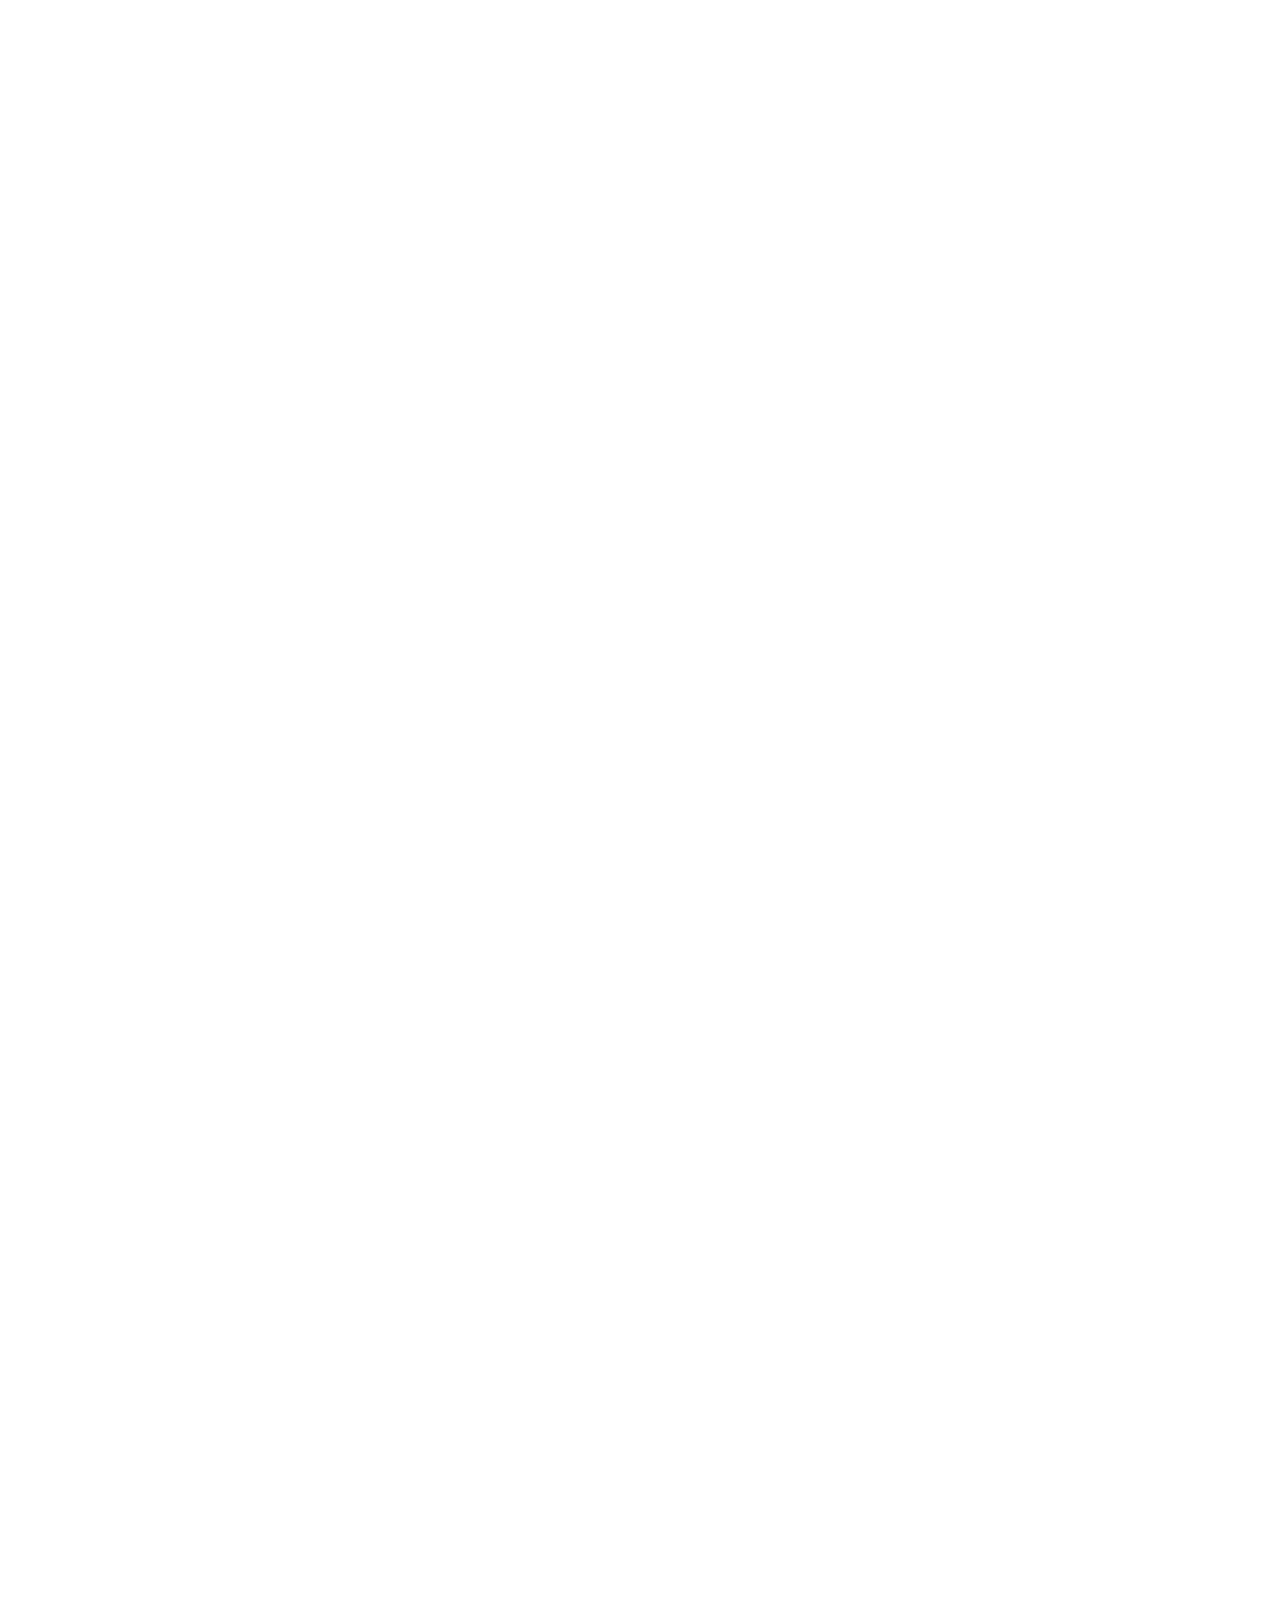
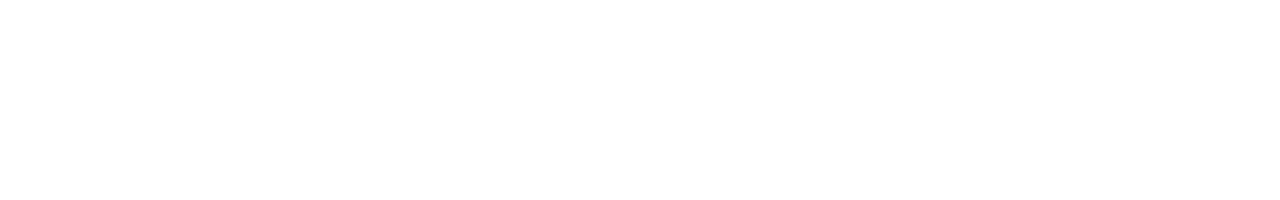
==== about.html @ 78796408 "ver2.0" ====
<!-- <!doctype html> -->
<html lang="zh-TW">

<head>
  <!-- Required meta tags -->
  <meta charset="utf-8">
  <meta name="viewport" content="width=device-width, initial-scale=1, shrink-to-fit=no">

  <!-- Bootstrap CSS -->
  <link rel="stylesheet" href="https://maxcdn.bootstrapcdn.com/bootstrap/4.0.0/css/bootstrap.min.css" integrity="sha384-Gn5384xqQ1aoWXA+058RXPxPg6fy4IWvTNh0E263XmFcJlSAwiGgFAW/dAiS6JXm"
    crossorigin="anonymous">

  <title>關於慈青</title>

  <style>
    body {
      margin: 0;
    }

    #about {
      width: 100%;
      height: 200vh;
      background-color: #fff;
      position: relative;
    }

    .bg {
      width: calc(100% - 20px);
      height: calc(100% - 40px);
      background-image: url(desighdraft/theme/img/bg.jpg);
      background-size: cover;
      background-position: center;
      padding: 10px 20px;
    }

    .theme-01 {
      width: 80%;
      height: 40%;
      background-color: #fff;
      position: absolute;
      top: 50vh;
      left: 50%;
      transform: translate(-50%, -50%);
    }

    .theme-01 .pic {
      width: 100%;
      height: 100%;
      background-image: url(desighdraft/theme/img/theme-01.jpg);
      background-size: contain;
      background-repeat: no-repeat;
      background-position: center;
    }
    .theme-02 {
      width: 80%;
      height: 40%;
      background-color: #fff;
      position: absolute;
      top: 150vh;
      left: 50%;
      transform: translate(-50%, -50%);
    }
    .theme-02 .pic {
      width: 100%;
      height: 100%;
      background-image: url(desighdraft/theme/img/theme-02.jpg);
      background-size: contain;
      background-repeat: no-repeat;
      background-position: center;
    }
  </style>



</head>

<body>
  <div id="about" class="about">
    <div class="theme-01">
      <div class="bg">
        <div class="pic"></div>
      </div>
    </div>
    <div class="theme-02">
      <div class="bg">
        <div class="pic"></div>
      </div>
    </div>
  </div>

  <!-- Optional JavaScript -->
  <!-- jQuery first, then Popper.js, then Bootstrap JS -->
  <script src="https://ajax.googleapis.com/ajax/libs/jquery/3.3.1/jquery.min.js"></script>
  <script src="https://cdnjs.cloudflare.com/ajax/libs/popper.js/1.12.9/umd/popper.min.js" integrity="sha384-ApNbgh9B+Y1QKtv3Rn7W3mgPxhU9K/ScQsAP7hUibX39j7fakFPskvXusvfa0b4Q"
    crossorigin="anonymous"></script>
  <script src="https://maxcdn.bootstrapcdn.com/bootstrap/4.0.0/js/bootstrap.min.js" integrity="sha384-JZR6Spejh4U02d8jOt6vLEHfe/JQGiRRSQQxSfFWpi1MquVdAyjUar5+76PVCmYl"
    crossorigin="anonymous"></script>
</body>

</html>
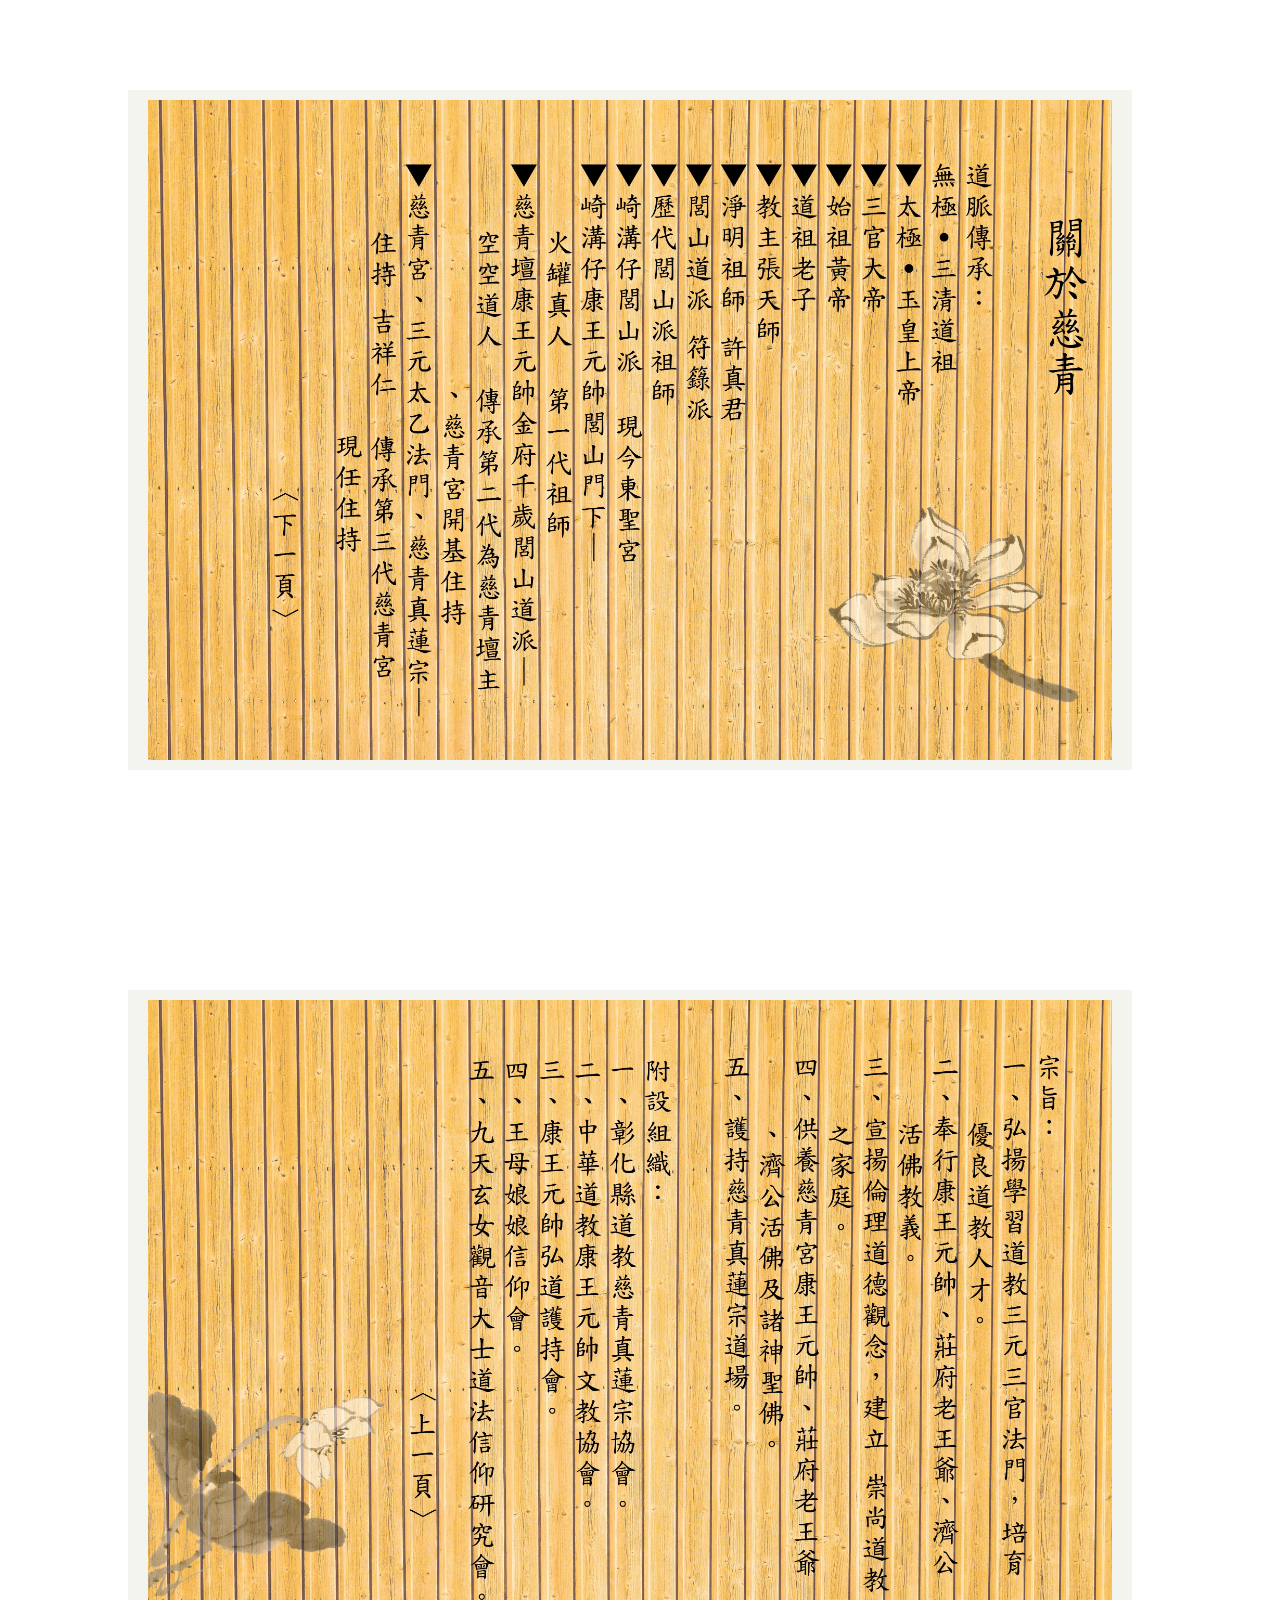
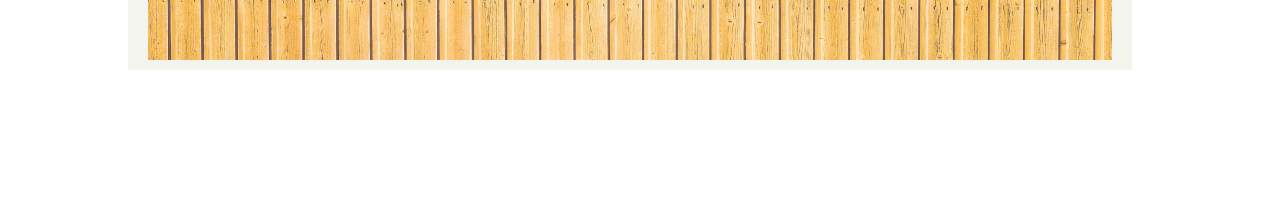
==== commit c871f0bf: "2.0.1-2" ====
--- a/about.html
+++ b/about.html
@@ -47,10 +47,10 @@
       width: 100%;
       height: 100%;
       background-image: url(desighdraft/theme/img/theme-01.jpg);
-      background-size: contain;
-      background-repeat: no-repeat;
+      background-size: cover;
       background-position: center;
     }
+
     .theme-02 {
       width: 80%;
       height: 40%;
@@ -60,12 +60,12 @@
       left: 50%;
       transform: translate(-50%, -50%);
     }
+
     .theme-02 .pic {
       width: 100%;
       height: 100%;
       background-image: url(desighdraft/theme/img/theme-02.jpg);
-      background-size: contain;
-      background-repeat: no-repeat;
+      background-size: cover;
       background-position: center;
     }
   </style>
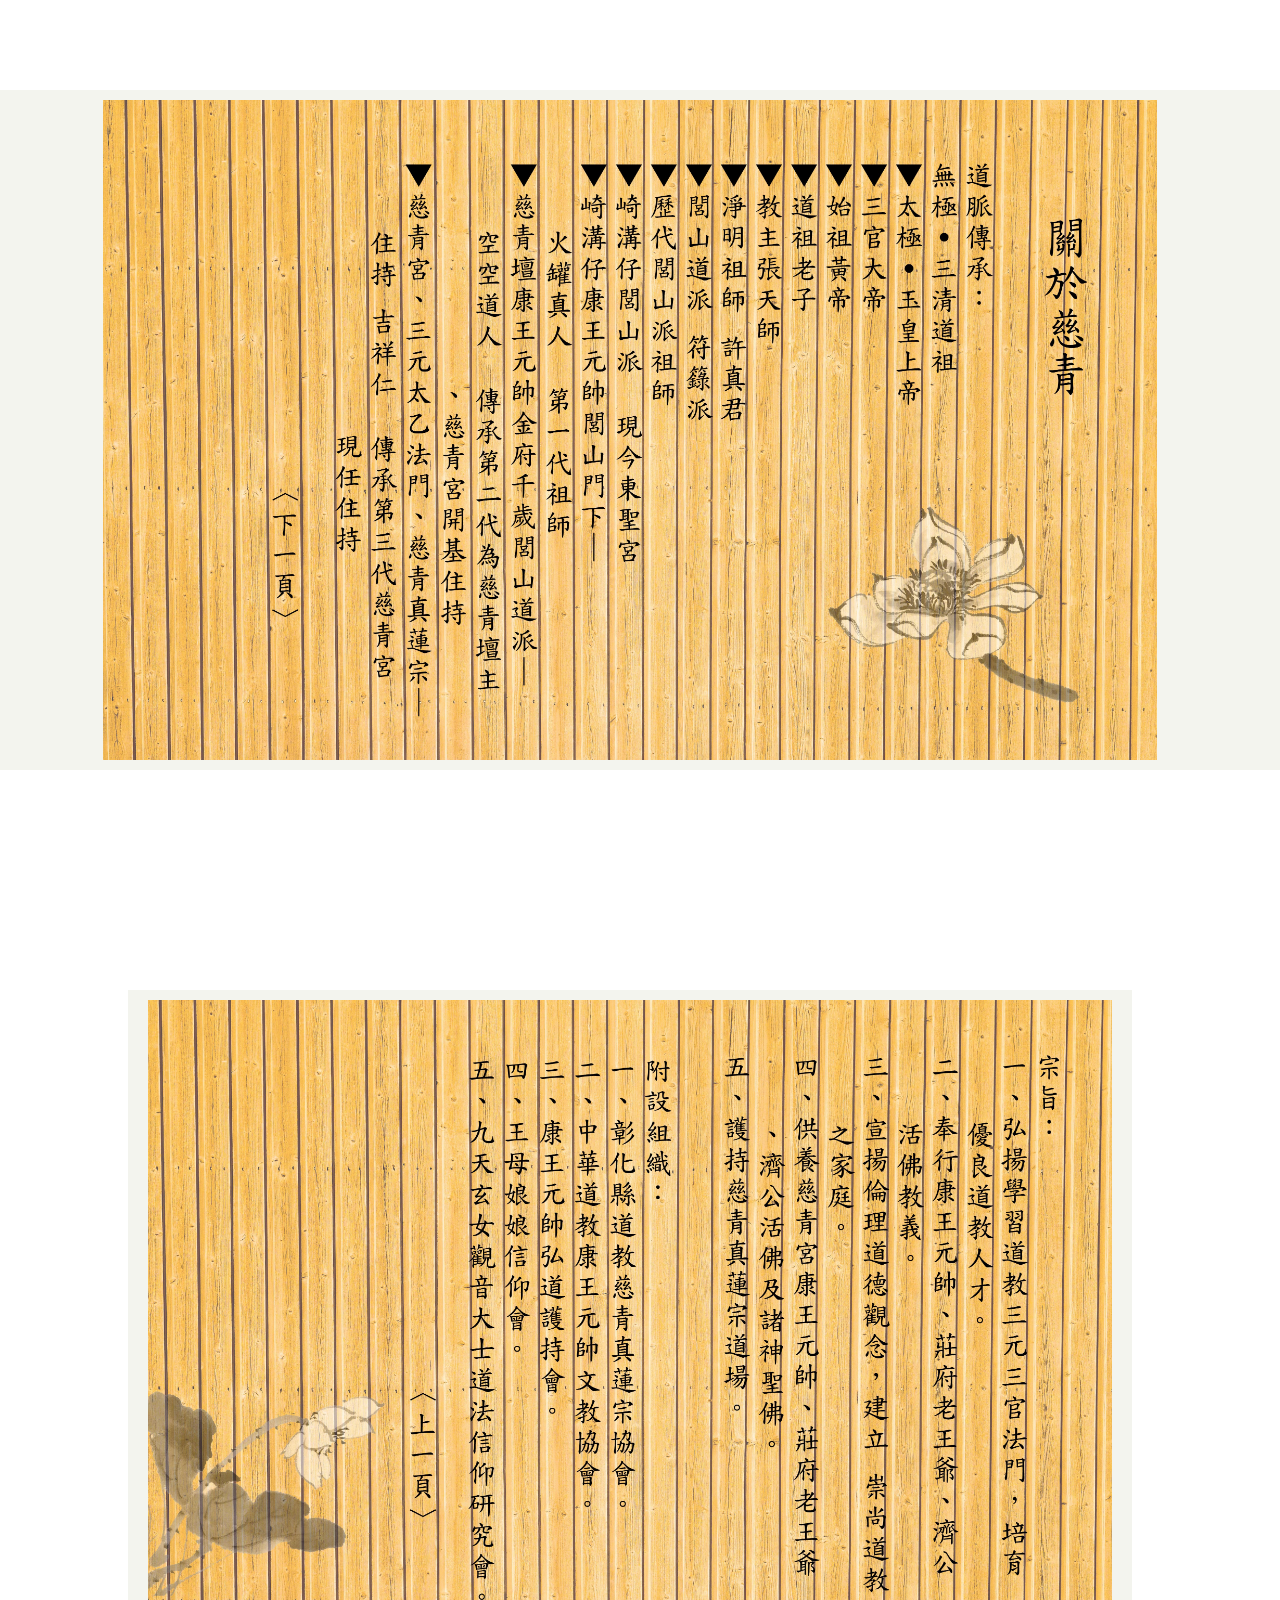
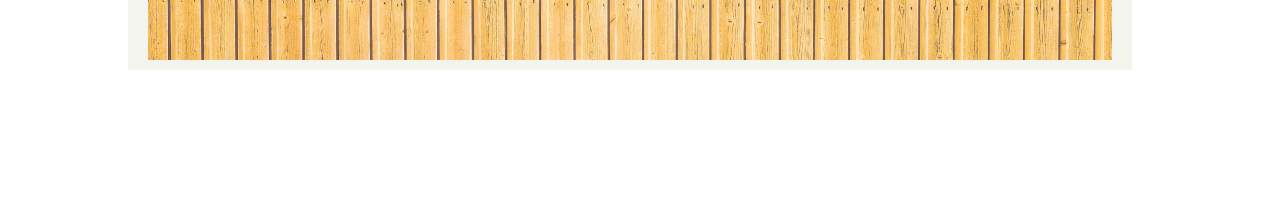
==== commit 22a3c420: "2.0.1-3" ====
--- a/about.html
+++ b/about.html
@@ -34,7 +34,7 @@
     }
 
     .theme-01 {
-      width: 80%;
+      width: 200vw;
       height: 40%;
       background-color: #fff;
       position: absolute;
@@ -44,10 +44,11 @@
     }
 
     .theme-01 .pic {
-      width: 100%;
+      width: auto;
       height: 100%;
       background-image: url(desighdraft/theme/img/theme-01.jpg);
-      background-size: cover;
+      background-size: contain;
+      background-repeat: no-repeat;
       background-position: center;
     }
 
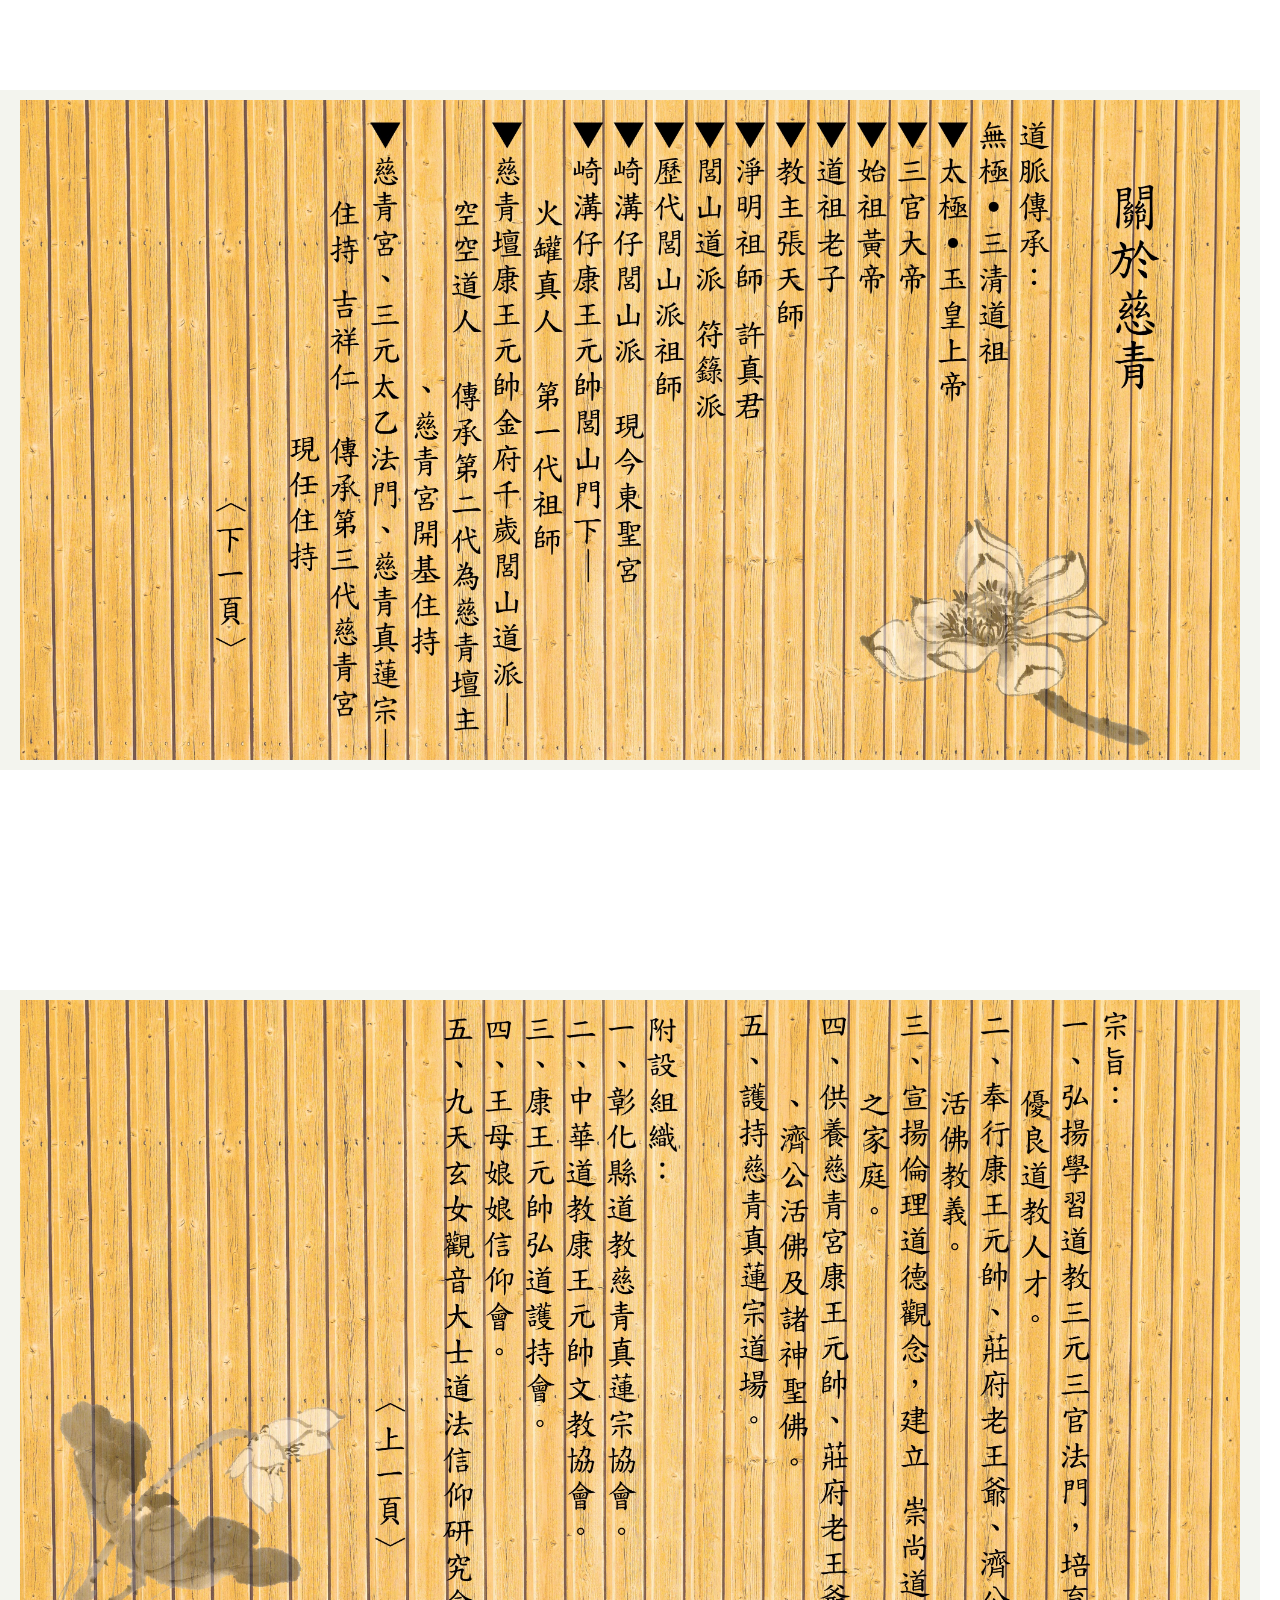
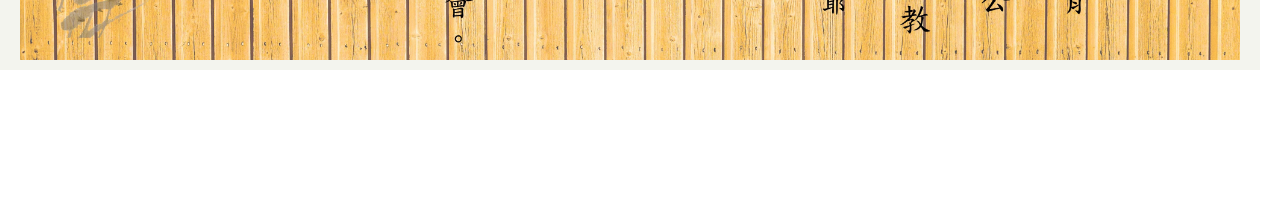
==== commit 182e6b5f: "2.0.1-4" ====
--- a/about.html
+++ b/about.html
@@ -34,7 +34,7 @@
     }
 
     .theme-01 {
-      width: 200vw;
+      width: 100%;
       height: 40%;
       background-color: #fff;
       position: absolute;
@@ -44,16 +44,15 @@
     }
 
     .theme-01 .pic {
-      width: auto;
+      width: 100%;
       height: 100%;
       background-image: url(desighdraft/theme/img/theme-01.jpg);
-      background-size: contain;
-      background-repeat: no-repeat;
+      background-size: cover;
       background-position: center;
     }
 
     .theme-02 {
-      width: 80%;
+      width: 100%;
       height: 40%;
       background-color: #fff;
       position: absolute;
@@ -69,6 +68,20 @@
       background-size: cover;
       background-position: center;
     }
+    @media screen and (max-width: 576px) {
+      .theme-01 {
+      width: 250vw;}
+      .theme-01 .pic {
+      width: auto;
+      background-size: cover;
+      background-repeat: no-repeat;}
+      .theme-02 {
+      width: 250vw;}
+      .theme-02 .pic {
+      width: auto;
+      background-size: cover;
+      background-repeat: no-repeat;}
+			}
   </style>
 
 
